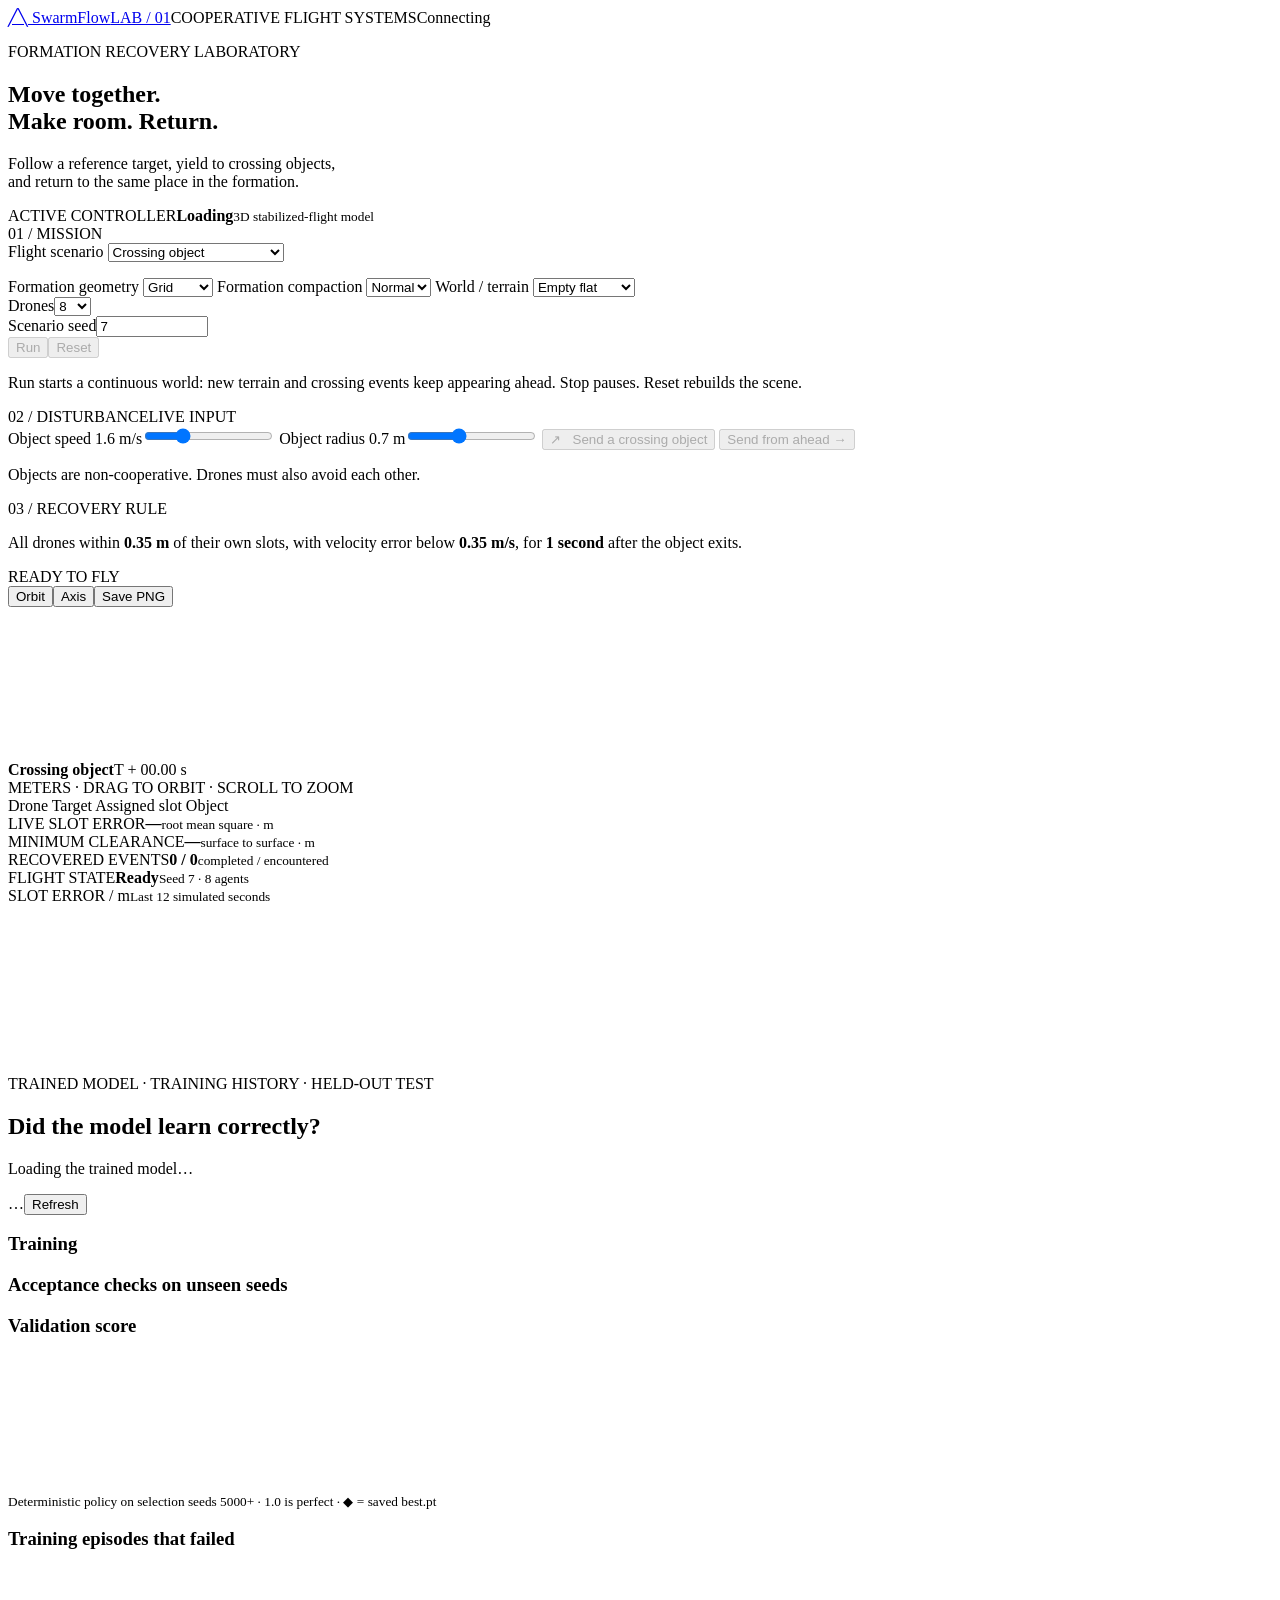
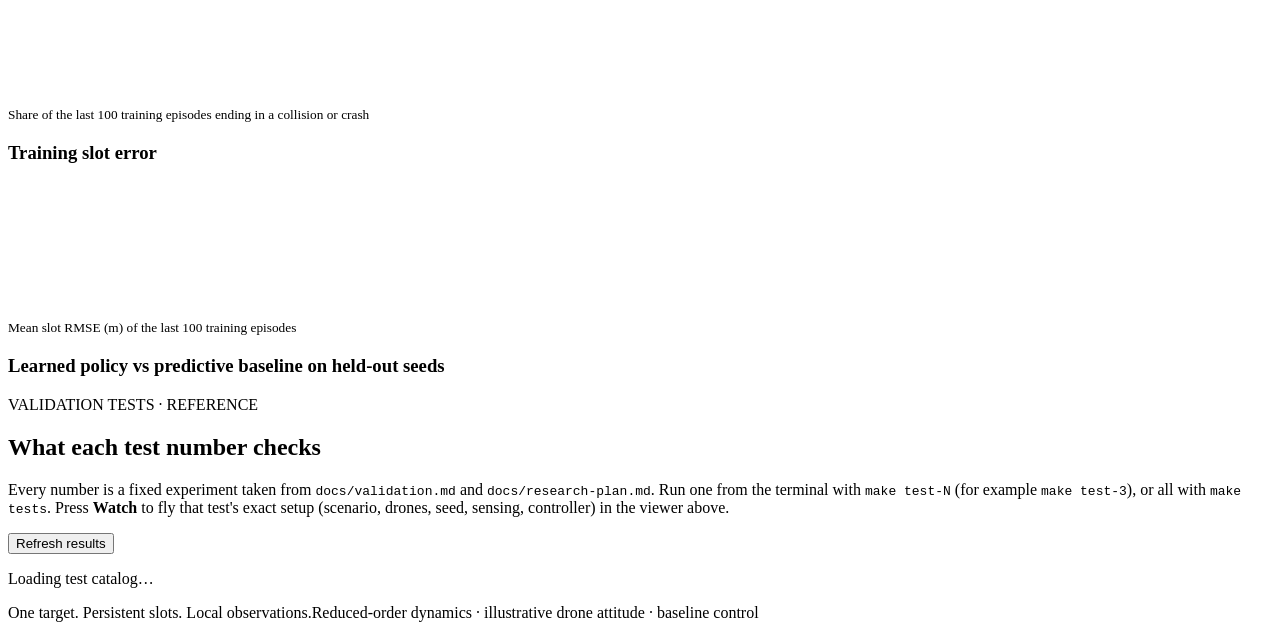
==== src/swarmflow/web/index.html @ 5b7cf76b "chore: web viewer baseline default; gitignore no-push" ====
<!doctype html>
<html lang="en">
<head>
  <meta charset="utf-8"><meta name="viewport" content="width=device-width,initial-scale=1">
  <title>SwarmFlow · Flight laboratory</title>
  <link rel="stylesheet" href="/style.css?v=model2">
</head>
<body>
  <header><a class="brand" href="/" aria-label="SwarmFlow home"><span class="mark">╱╲</span> SwarmFlow<span class="version">LAB / 01</span></a><span class="header-note">COOPERATIVE FLIGHT SYSTEMS</span><span id="connection" class="connection">Connecting</span></header>
  <main>
    <section class="intro"><div><p class="eyebrow">FORMATION RECOVERY LABORATORY</p><h1>Move together.<br><span>Make room. Return.</span></h1><p class="description">Follow a reference target, yield to crossing objects,<br>and return to the same place in the formation.</p></div><div class="mission-stamp"><span>ACTIVE CONTROLLER</span><strong id="policy">Loading</strong><small>3D stabilized-flight model</small></div></section>
    <div id="learning-note" class="learning-note" hidden><strong>Learned policy</strong><p>The drones are flown by the trained neural network (<code id="learning-checkpoint">best.pt</code>), with no baseline or safety filter behind it. The viewer only runs the saved weights; it does not train them. Switch <b>Controller</b> to the predictive baseline to compare on the same seed, and see <a href="#model">Did the model learn correctly?</a> below for its training curve and held-out test.</p></div>
    <div id="error" role="alert" hidden></div>
    <section class="workspace">
      <aside>
        <div class="section-label"><span>01 / MISSION</span><span class="dot"></span></div>
        <!-- Controller dropdown hidden for presentation; default remains predictive baseline.
        <label for="controller">Controller</label>
        <select id="controller">
          <option value="learned">Learned policy (trained model)</option>
          <option value="baseline">Predictive baseline (hand-coded)</option>
          <option value="slot">Slot-only (no avoidance)</option>
        </select>
        <p class="hint controller-hint" id="controller-hint"></p>
        -->
        <label for="scenario">Flight scenario</label>
        <select id="scenario">
          <option value="crossing">Crossing object</option>
          <option value="follow">Target following</option>
          <option value="hold">Stationary formation</option>
          <option value="pilot">Pilot reference (you steer)</option>
          <option value="terrain_follow">Terrain following</option>
          <option value="head_on">Head-on object</option>
          <option value="double_crossing">Repeated crossings</option>
          <option value="slalom">Static obstacles</option>
          <option value="dense">Dense spheres</option>
          <option value="turn">Turning target</option>
          <option value="gust">Wind disturbance</option>
        </select>
        <p class="hint scenario-tests" id="scenario-tests"></p>
        <label for="geometry">Formation geometry</label>
        <select id="geometry">
          <option value="grid" selected>Grid</option>
          <option value="circle">Circle</option>
          <option value="square">Square</option>
          <option value="triangle">Triangle</option>
        </select>
        <label for="compaction">Formation compaction</label>
        <select id="compaction">
          <option value="0.85">Tight</option>
          <option value="1.1" selected>Normal</option>
          <option value="1.45">Open</option>
          <option value="1.9">Loose</option>
        </select>
        <label for="terrain">World / terrain</label>
        <select id="terrain">
          <option value="empty" selected>Empty flat</option>
          <option value="hills">Rolling hills</option>
          <option value="canyon">Canyon walls</option>
          <option value="pillars">Pillar field</option>
        </select>
        <div class="two"><div><label for="drones">Drones</label><select id="drones"><option>4</option><option selected>8</option><option>12</option><option>16</option><option>24</option><option>32</option></select></div><div><label for="seed">Scenario seed</label><input id="seed" type="number" value="7" min="0" max="4294967295"></div></div>
        <div class="actions"><button id="play" class="primary" disabled>Run</button><button id="reset" class="secondary" disabled>Reset</button></div>
        <p class="hint">Run starts a continuous world: new terrain and crossing events keep appearing ahead. Stop pauses. Reset rebuilds the scene.</p>
        <div class="separator"></div>
        <div class="section-label"><span>02 / DISTURBANCE</span><span class="subtle">LIVE INPUT</span></div>
        <label for="speed">Object speed <output id="speed-value">1.6 m/s</output></label><input id="speed" type="range" min="0.3" max="5" value="1.6" step="0.1">
        <label for="radius">Object radius <output id="radius-value">0.7 m</output></label><input id="radius" type="range" min="0.2" max="1.5" value="0.7" step="0.1">
        <button id="inject" class="inject" disabled>↗ &nbsp; Send a crossing object</button>
        <button id="headon" class="text-button" disabled>Send from ahead →</button>
        <p class="hint">Objects are non-cooperative. Drones must also avoid each other.</p>
        <div class="separator"></div>
        <div class="section-label">03 / RECOVERY RULE</div>
        <p class="rule">All drones within <b>0.35 m</b> of their own slots, with velocity error below <b>0.35 m/s</b>, for <b>1 second</b> after the object exits.</p>
        <div id="pilot-panel" hidden>
          <div class="separator"></div>
          <div class="section-label"><span>04 / PILOT REFERENCE</span><span class="subtle">WASD · QE</span></div>
          <p class="hint">Start flight, then steer the gold reference. Drones keep their formation slots relative to it. Keys: <b>W/S</b> forward/back, <b>A/D</b> left/right, <b>Q/E</b> up/down. Or use the pads.</p>
          <div class="two">
            <button id="nudge-forward" type="button" class="text-button">↑ Forward</button>
            <button id="nudge-back" type="button" class="text-button">↓ Back</button>
          </div>
          <div class="two">
            <button id="nudge-left" type="button" class="text-button">← Left</button>
            <button id="nudge-right" type="button" class="text-button">→ Right</button>
          </div>
          <div class="two">
            <button id="nudge-up" type="button" class="text-button">↥ Up</button>
            <button id="nudge-down" type="button" class="text-button">↧ Down</button>
          </div>
          <button id="nudge-stop" type="button" class="text-button">Stop reference</button>
        </div>
      </aside>
      <div class="flight-panel">
        <div class="flight-toolbar"><div><span class="live-dot"></span><span id="phase">READY TO FLY</span></div><div class="view-buttons"><button id="orbit" class="selected">Orbit</button><button id="axis">Axis</button><button id="export">Save PNG</button></div></div>
        <div class="viewport"><canvas id="world" aria-label="Interactive 3D swarm simulation: drag to orbit, scroll to zoom"></canvas><div class="viewport-title"><span id="test-badge" class="test-badge" hidden></span><strong id="mission-title">Crossing object</strong><span id="simulation-time">T + 00.00 s</span></div><div class="scale" id="view-hint">METERS · DRAG TO ORBIT · SCROLL TO ZOOM</div><div class="legend"><span><i class="drone-key"></i> Drone</span><span><i class="target-key"></i> Target</span><span><i class="slot-key"></i> Assigned slot</span><span><i class="object-key"></i> Object</span></div></div>
        <div class="metrics"><div><span>LIVE SLOT ERROR</span><strong id="slot-error">—</strong><small>root mean square · m</small></div><div><span>MINIMUM CLEARANCE</span><strong id="clearance">—</strong><small>surface to surface · m</small></div><div><span>RECOVERED EVENTS</span><strong id="recovered">0 / 0</strong><small>completed / encountered</small></div><div><span>FLIGHT STATE</span><strong id="flight-state" class="word">Ready</strong><small id="state-note">Seed 7 · 8 agents</small></div></div>
        <div class="timeline"><div><span>SLOT ERROR / m</span><small>Last 12 simulated seconds</small></div><canvas id="chart" aria-label="Live root mean square slot error in meters over simulation time in seconds"></canvas></div>
      </div>
    </section>
    <section class="tests model" id="model" aria-labelledby="model-title">
      <div class="tests-head">
        <div>
          <p class="eyebrow">TRAINED MODEL · TRAINING HISTORY · HELD-OUT TEST</p>
          <h2 id="model-title">Did the model learn correctly?</h2>
          <p class="description" id="model-description">Loading the trained model…</p>
        </div>
        <div class="model-head-actions"><span id="model-verdict" class="verdict">…</span><button id="model-refresh" class="secondary" type="button">Refresh</button></div>
      </div>
      <div id="training-live" class="model-card training-live" hidden>
        <h3 id="training-title">Training in progress</h3>
        <div class="progress" aria-hidden="true"><span id="training-bar"></span></div>
        <p id="training-text" class="training-text"></p>
      </div>
      <div class="model-grid">
        <div class="model-card"><h3>Training</h3><dl id="model-facts" class="facts"></dl></div>
        <div class="model-card"><h3>Acceptance checks on unseen seeds</h3><ul id="model-checks" class="checks"></ul></div>
      </div>
      <div class="model-charts">
        <div class="model-card"><h3>Validation score</h3><small>Deterministic policy on selection seeds 5000+ · 1.0 is perfect · ◆ = saved best.pt</small><canvas id="curve-score" aria-label="Validation score over training steps"></canvas></div>
        <div class="model-card"><h3>Training episodes that failed</h3><small>Share of the last 100 training episodes ending in a collision or crash</small><canvas id="curve-failure" aria-label="Training failure rate over training steps"></canvas></div>
        <div class="model-card"><h3>Training slot error</h3><small>Mean slot RMSE (m) of the last 100 training episodes</small><canvas id="curve-rmse" aria-label="Training slot RMSE over training steps"></canvas></div>
      </div>
      <div class="model-card"><h3>Learned policy vs predictive baseline on held-out seeds</h3><div id="model-table" class="table-wrap"></div></div>
    </section>
    <section class="tests" id="tests" aria-labelledby="tests-title">
      <div class="tests-head">
        <div>
          <p class="eyebrow">VALIDATION TESTS · REFERENCE</p>
          <h2 id="tests-title">What each test number checks</h2>
          <p class="description">Every number is a fixed experiment taken from <code>docs/validation.md</code> and <code>docs/research-plan.md</code>.
            Run one from the terminal with <code>make test-N</code> (for example <code>make test-3</code>), or all with <code>make tests</code>.
            Press <b>Watch</b> to fly that test's exact setup (scenario, drones, seed, sensing, controller) in the viewer above.</p>
        </div>
        <button id="tests-refresh" class="secondary" type="button">Refresh results</button>
      </div>
      <div id="test-list" class="test-list"><p class="hint">Loading test catalog…</p></div>
    </section>
    <footer><span>One target. Persistent slots. Local observations.</span><span id="model-note">Reduced-order dynamics · illustrative drone attitude · baseline control</span></footer>
  </main>
  <script src="/app.js?v=model2"></script>
</body>
</html>
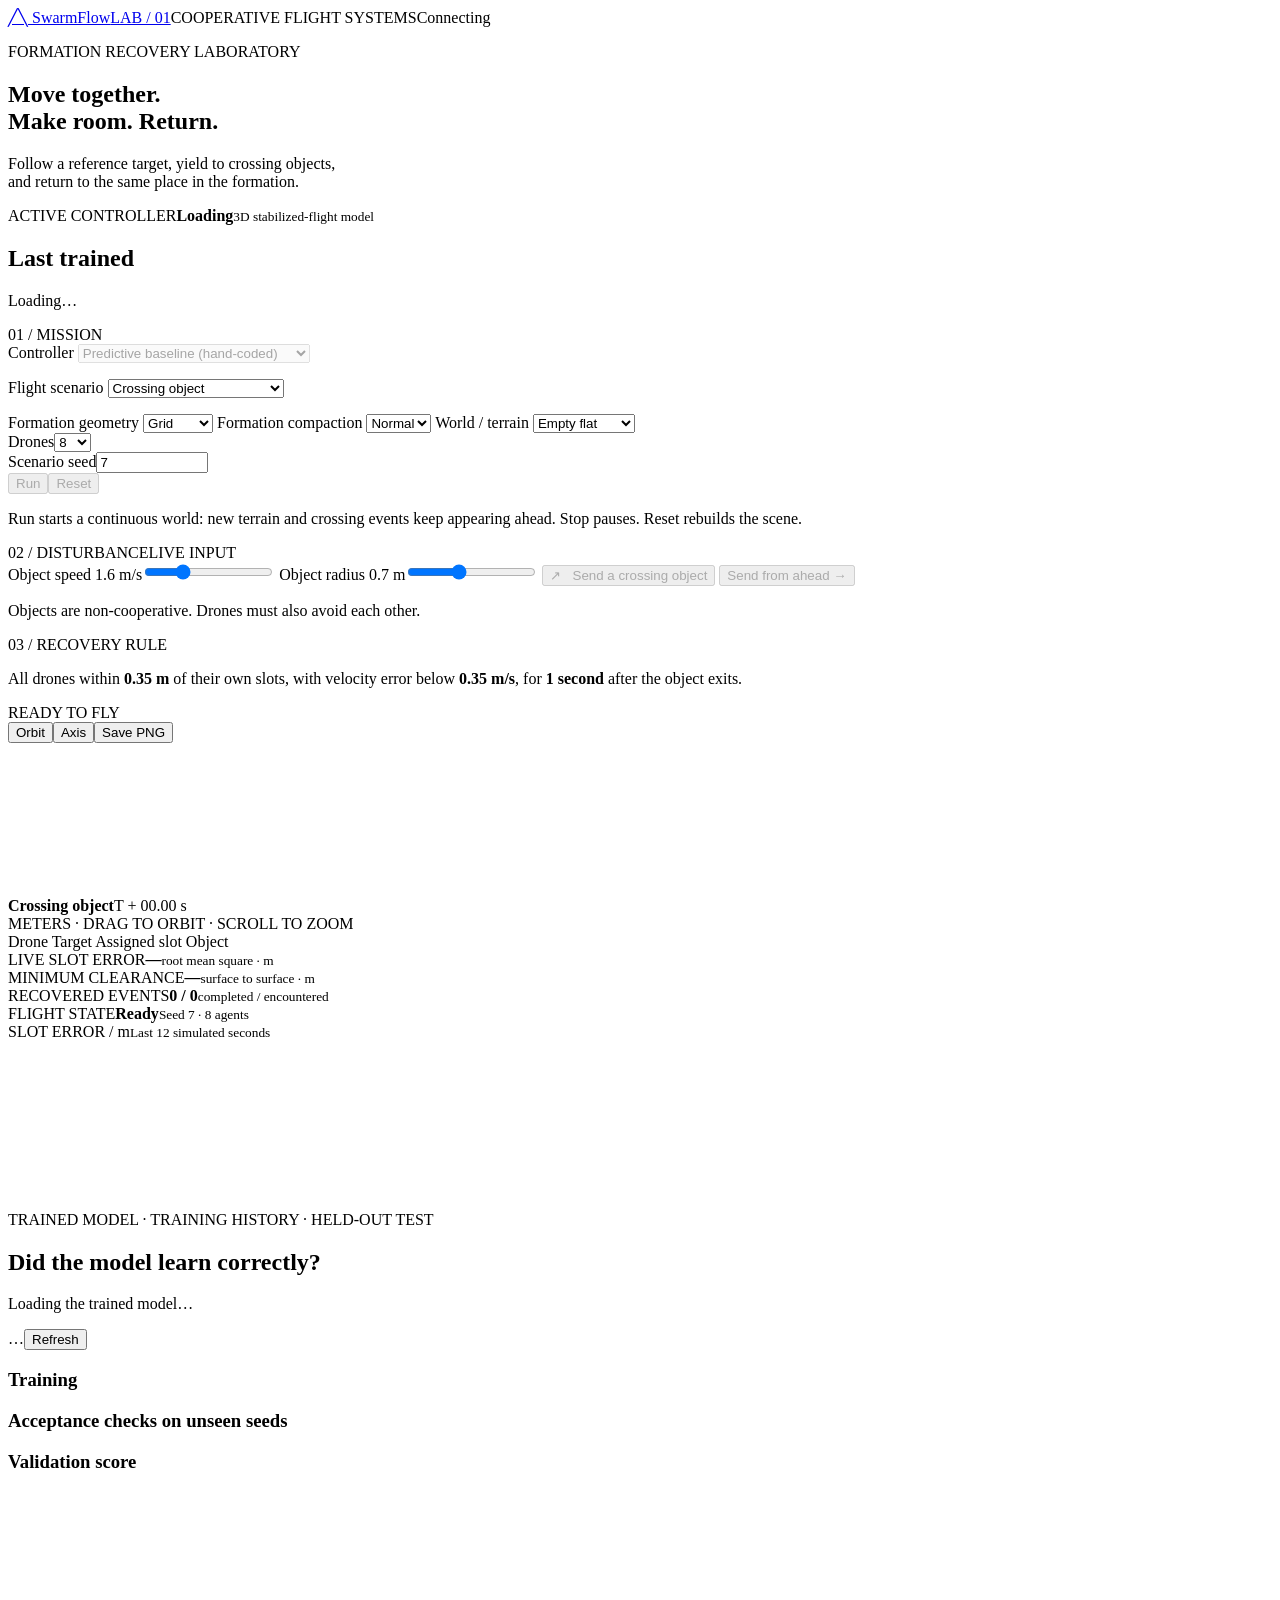
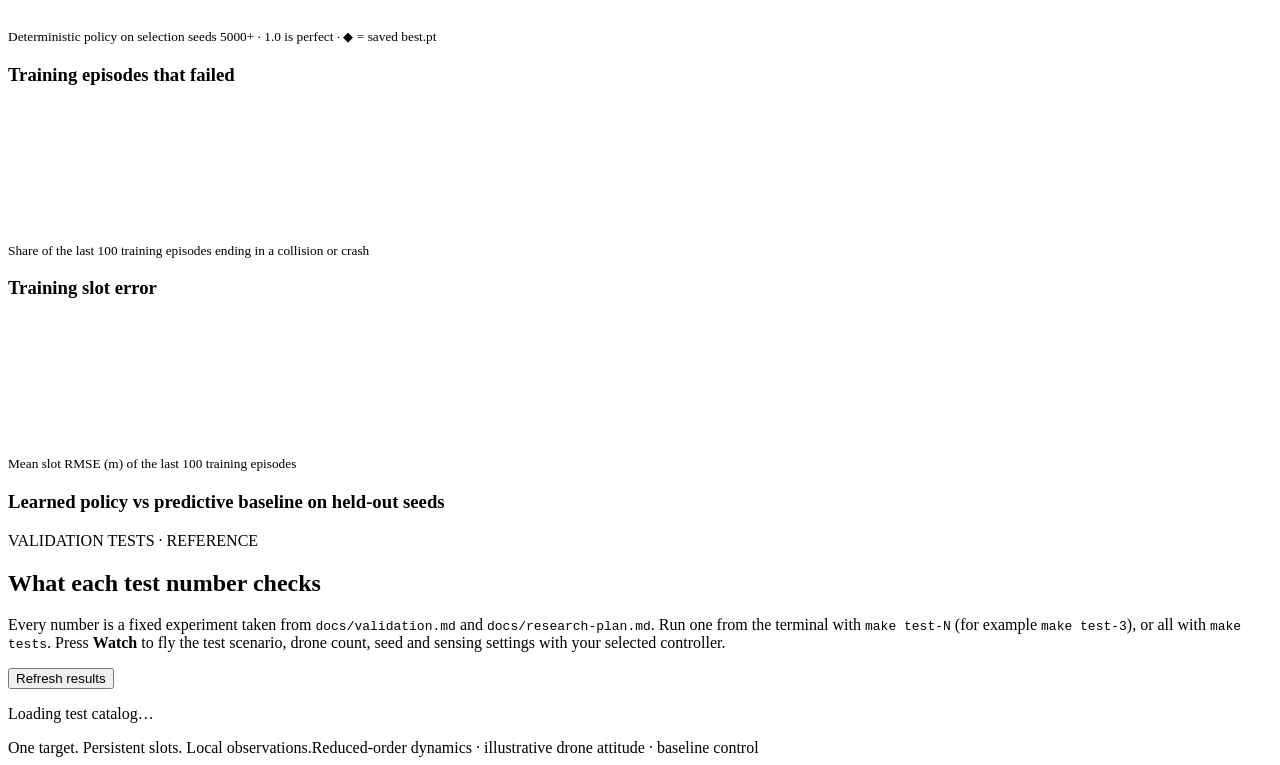
==== commit a37db40f: "added the model selection functionality" ====
--- a/src/swarmflow/web/index.html
+++ b/src/swarmflow/web/index.html
@@ -8,21 +8,33 @@
 <body>
   <header><a class="brand" href="/" aria-label="SwarmFlow home"><span class="mark">╱╲</span> SwarmFlow<span class="version">LAB / 01</span></a><span class="header-note">COOPERATIVE FLIGHT SYSTEMS</span><span id="connection" class="connection">Connecting</span></header>
   <main>
-    <section class="intro"><div><p class="eyebrow">FORMATION RECOVERY LABORATORY</p><h1>Move together.<br><span>Make room. Return.</span></h1><p class="description">Follow a reference target, yield to crossing objects,<br>and return to the same place in the formation.</p></div><div class="mission-stamp"><span>ACTIVE CONTROLLER</span><strong id="policy">Loading</strong><small>3D stabilized-flight model</small></div></section>
+    <section class="intro">
+      <div><p class="eyebrow">FORMATION RECOVERY LABORATORY</p><h1>Move together.<br><span>Make room. Return.</span></h1><p class="description">Follow a reference target, yield to crossing objects,<br>and return to the same place in the formation.</p></div>
+      <!-- Presentation: active-controller stamp hidden (class presentation-hidden) -->
+      <div class="mission-stamp presentation-hidden"><span>ACTIVE CONTROLLER</span><strong id="policy">Loading</strong><small>3D stabilized-flight model</small></div>
+      <section class="last-trained" aria-labelledby="last-trained-label">
+        <h2 id="last-trained-label">Last trained</h2>
+        <p id="last-trained-value">Loading…</p>
+        <small id="last-trained-detail"></small>
+      </section>
+    </section>
     <div id="learning-note" class="learning-note" hidden><strong>Learned policy</strong><p>The drones are flown by the trained neural network (<code id="learning-checkpoint">best.pt</code>), with no baseline or safety filter behind it. The viewer only runs the saved weights; it does not train them. Switch <b>Controller</b> to the predictive baseline to compare on the same seed, and see <a href="#model">Did the model learn correctly?</a> below for its training curve and held-out test.</p></div>
     <div id="error" role="alert" hidden></div>
     <section class="workspace">
       <aside>
         <div class="section-label"><span>01 / MISSION</span><span class="dot"></span></div>
-        <!-- Controller dropdown hidden for presentation; default remains predictive baseline.
         <label for="controller">Controller</label>
-        <select id="controller">
-          <option value="learned">Learned policy (trained model)</option>
-          <option value="baseline">Predictive baseline (hand-coded)</option>
-          <option value="slot">Slot-only (no avoidance)</option>
+        <select id="controller" aria-describedby="controller-hint" disabled>
+          <optgroup id="trained-models" label="Trained models"></optgroup>
+          <optgroup label="Hand-coded controllers">
+            <option value="baseline">Predictive baseline (hand-coded)</option>
+            <option value="slot">Slot-only (no avoidance)</option>
+          </optgroup>
         </select>
+        <div id="filter-option" hidden>
+          <label><input id="safety-filter" type="checkbox"> Apply safety filter</label>
+        </div>
         <p class="hint controller-hint" id="controller-hint"></p>
-        -->
         <label for="scenario">Flight scenario</label>
         <select id="scenario">
           <option value="crossing">Crossing object</option>
@@ -37,7 +49,8 @@
           <option value="turn">Turning target</option>
           <option value="gust">Wind disturbance</option>
         </select>
-        <p class="hint scenario-tests" id="scenario-tests"></p>
+        <!-- Presentation: "Used in tests ..." hint hidden (class presentation-hidden) -->
+        <p class="hint scenario-tests presentation-hidden" id="scenario-tests"></p>
         <label for="geometry">Formation geometry</label>
         <select id="geometry">
           <option value="grid" selected>Grid</option>
@@ -98,6 +111,7 @@
         <div class="timeline"><div><span>SLOT ERROR / m</span><small>Last 12 simulated seconds</small></div><canvas id="chart" aria-label="Live root mean square slot error in meters over simulation time in seconds"></canvas></div>
       </div>
     </section>
+    <!-- Presentation: add class presentation-hidden to hide the "Did the model learn correctly?" section -->
     <section class="tests model" id="model" aria-labelledby="model-title">
       <div class="tests-head">
         <div>
@@ -130,13 +144,13 @@
           <h2 id="tests-title">What each test number checks</h2>
           <p class="description">Every number is a fixed experiment taken from <code>docs/validation.md</code> and <code>docs/research-plan.md</code>.
             Run one from the terminal with <code>make test-N</code> (for example <code>make test-3</code>), or all with <code>make tests</code>.
-            Press <b>Watch</b> to fly that test's exact setup (scenario, drones, seed, sensing, controller) in the viewer above.</p>
+            Press <b>Watch</b> to fly the test scenario, drone count, seed and sensing settings with your selected controller.</p>
         </div>
         <button id="tests-refresh" class="secondary" type="button">Refresh results</button>
       </div>
       <div id="test-list" class="test-list"><p class="hint">Loading test catalog…</p></div>
     </section>
-    <footer><span>One target. Persistent slots. Local observations.</span><span id="model-note">Reduced-order dynamics · illustrative drone attitude · baseline control</span></footer>
+    <footer><span>One target. Persistent slots. Local observations.</span><span id="model-note" class="presentation-hidden">Reduced-order dynamics · illustrative drone attitude · baseline control</span></footer>
   </main>
   <script src="/app.js?v=model2"></script>
 </body>
